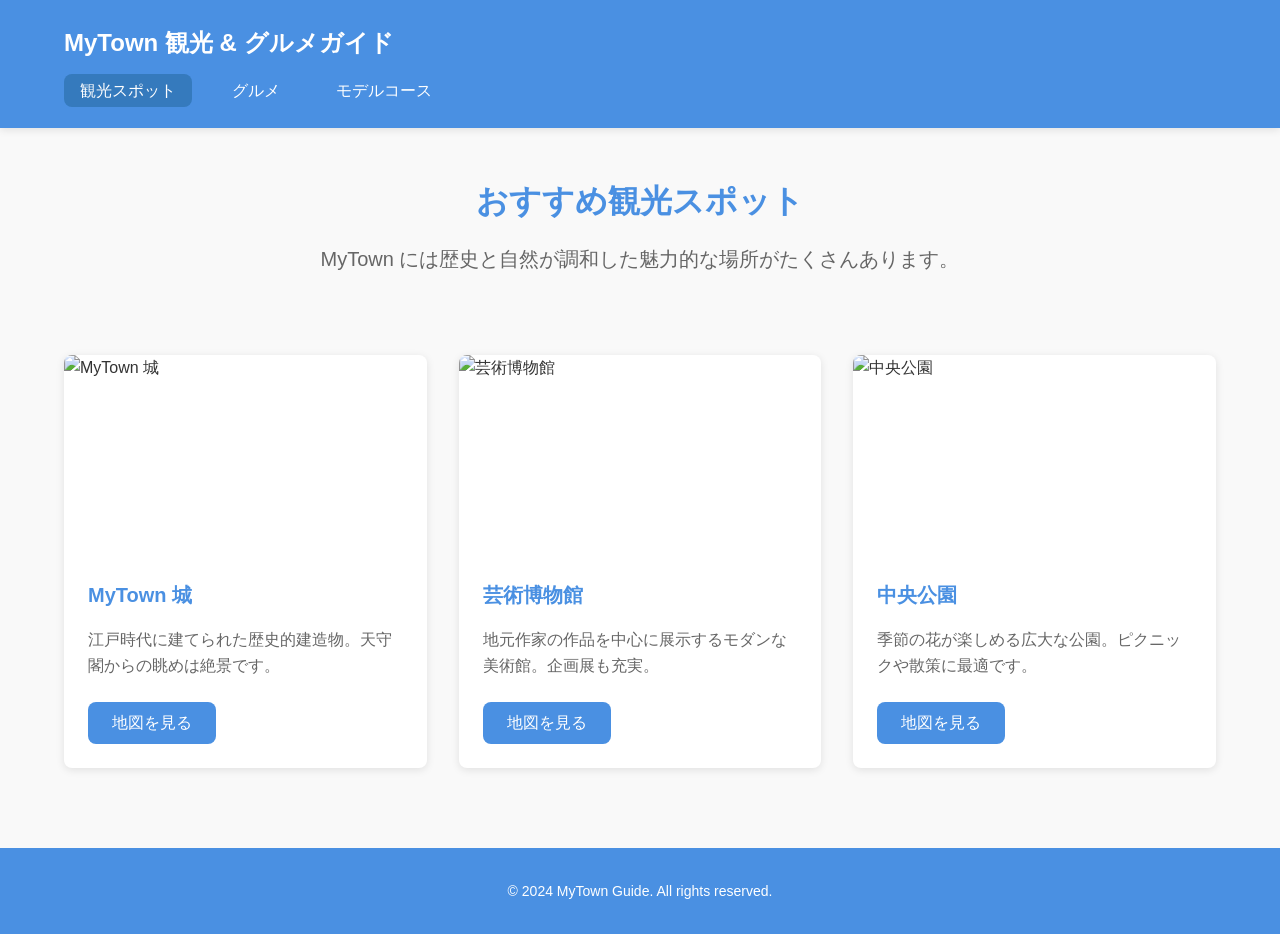
==== index.html @ 4f20059a "Initial commit: MyTown ガイドサイト作成" ====
<!DOCTYPE html>
<html lang="ja">
<head>
  <meta charset="UTF-8">
  <meta name="viewport" content="width=device-width, initial-scale=1.0">
  <title>MyTown 観光 & グルメガイド</title>
  <link rel="stylesheet" href="style/style.css">
</head>
<body>
  <header class="site-header">
    <div class="container">
      <h1>MyTown 観光 & グルメガイド</h1>
      <nav>
        <ul>
          <li><a href="index.html" class="active">観光スポット</a></li>
          <li><a href="food.html">グルメ</a></li>
          <li><a href="course.html">モデルコース</a></li>
        </ul>
      </nav>
    </div>
  </header>

  <main class="container">
    <section class="hero">
      <h2>おすすめ観光スポット</h2>
      <p>MyTown には歴史と自然が調和した魅力的な場所がたくさんあります。</p>
    </section>

    <section class="card-grid">
      <!-- カード 1 -->
      <article class="card">
        <div class="card-image">
          <img src="https://via.placeholder.com/400x300/4A90E2/fff?text=MyTown+Castle" alt="MyTown 城">
        </div>
        <div class="card-body">
          <h3>MyTown 城</h3>
          <p>江戸時代に建てられた歴史的建造物。天守閣からの眺めは絶景です。</p>
          <a href="https://maps.google.com" target="_blank" class="btn">地図を見る</a>
        </div>
      </article>

      <!-- カード 2 -->
      <article class="card">
        <div class="card-image">
          <img src="https://via.placeholder.com/400x300/50C878/fff?text=Art+Museum" alt="芸術博物館">
        </div>
        <div class="card-body">
          <h3>芸術博物館</h3>
          <p>地元作家の作品を中心に展示するモダンな美術館。企画展も充実。</p>
          <a href="https://maps.google.com" target="_blank" class="btn">地図を見る</a>
        </div>
      </article>

      <!-- カード 3 -->
      <article class="card">
        <div class="card-image">
          <img src="https://via.placeholder.com/400x300/FFD700/fff?text=Central+Park" alt="中央公園">
        </div>
        <div class="card-body">
          <h3>中央公園</h3>
          <p>季節の花が楽しめる広大な公園。ピクニックや散策に最適です。</p>
          <a href="https://maps.google.com" target="_blank" class="btn">地図を見る</a>
        </div>
      </article>
    </section>
  </main>

  <footer class="site-footer">
    <div class="container">
      <p>&copy; 2024 MyTown Guide. All rights reserved.</p>
    </div>
  </footer>

  <script src="js/script.js"></script>
</body>
</html>
---- style/style.css ----
/* ============================================
   CSS 変数定義
============================================ */
:root {
  /* カラー */
  --color-primary: #4A90E2;
  --color-primary-dark: #357ABD;
  --color-secondary: #50C878;
  --color-accent: #FFD700;
  --color-text: #333;
  --color-text-light: #666;
  --color-bg: #f9f9f9;
  --color-white: #fff;
  --color-border: #ddd;

  /* スペーシング */
  --spacing-xs: 0.5rem;
  --spacing-sm: 1rem;
  --spacing-md: 1.5rem;
  --spacing-lg: 2rem;
  --spacing-xl: 3rem;

  /* フォントサイズ */
  --font-size-base: 1rem;
  --font-size-lg: 1.25rem;
  --font-size-xl: 1.5rem;
  --font-size-xxl: 2rem;

  /* その他 */
  --border-radius: 8px;
  --box-shadow: 0 2px 8px rgba(0, 0, 0, 0.1);
  --transition: all 0.3s ease;
}

/* ============================================
   リセット & ベーススタイル
============================================ */
* {
  margin: 0;
  padding: 0;
  box-sizing: border-box;
}

body {
  font-family: -apple-system, BlinkMacSystemFont, "Segoe UI", Roboto,
    "Helvetica Neue", Arial, sans-serif;
  font-size: var(--font-size-base);
  color: var(--color-text);
  background-color: var(--color-bg);
  line-height: 1.6;
}

a {
  text-decoration: none;
  color: var(--color-primary);
  transition: var(--transition);
}

a:hover {
  color: var(--color-primary-dark);
}

img {
  max-width: 100%;
  height: auto;
  display: block;
}

/* ============================================
   コンテナ
============================================ */
.container {
  max-width: 1200px;
  margin: 0 auto;
  padding: 0 var(--spacing-md);
}

/* ============================================
   ヘッダー
============================================ */
.site-header {
  background-color: var(--color-primary);
  color: var(--color-white);
  padding: var(--spacing-md) 0;
  box-shadow: var(--box-shadow);
}

.site-header h1 {
  font-size: var(--font-size-xl);
  margin-bottom: var(--spacing-sm);
}

.site-header nav ul {
  list-style: none;
  display: flex;
  gap: var(--spacing-md);
}

.site-header nav a {
  color: var(--color-white);
  font-weight: 500;
  padding: var(--spacing-xs) var(--spacing-sm);
  border-radius: var(--border-radius);
  transition: var(--transition);
}

.site-header nav a:hover,
.site-header nav a.active {
  background-color: var(--color-primary-dark);
}

/* ============================================
   ヒーローセクション
============================================ */
.hero {
  text-align: center;
  padding: var(--spacing-xl) 0;
}

.hero h2 {
  font-size: var(--font-size-xxl);
  color: var(--color-primary);
  margin-bottom: var(--spacing-sm);
}

.hero p {
  font-size: var(--font-size-lg);
  color: var(--color-text-light);
}

/* ============================================
   カードグリッド（観光スポット）
============================================ */
.card-grid {
  display: grid;
  grid-template-columns: repeat(auto-fit, minmax(300px, 1fr));
  gap: var(--spacing-lg);
  padding: var(--spacing-lg) 0;
}

.card {
  background-color: var(--color-white);
  border-radius: var(--border-radius);
  overflow: hidden;
  box-shadow: var(--box-shadow);
  transition: var(--transition);
}

.card:hover {
  transform: translateY(-4px);
  box-shadow: 0 4px 16px rgba(0, 0, 0, 0.15);
}

.card-image img {
  width: 100%;
  height: 200px;
  object-fit: cover;
}

.card-body {
  padding: var(--spacing-md);
}

.card-body h3 {
  font-size: var(--font-size-lg);
  margin-bottom: var(--spacing-sm);
  color: var(--color-primary);
}

.card-body p {
  color: var(--color-text-light);
  margin-bottom: var(--spacing-md);
}

.btn {
  display: inline-block;
  background-color: var(--color-primary);
  color: var(--color-white);
  padding: var(--spacing-xs) var(--spacing-md);
  border-radius: var(--border-radius);
  font-weight: 500;
  transition: var(--transition);
}

.btn:hover {
  background-color: var(--color-primary-dark);
}

/* ============================================
   グルメリスト
============================================ */
.food-list {
  padding: var(--spacing-lg) 0;
}

.food-item {
  background-color: var(--color-white);
  padding: var(--spacing-md);
  margin-bottom: var(--spacing-md);
  border-left: 4px solid var(--color-secondary);
  border-radius: var(--border-radius);
  box-shadow: var(--box-shadow);
}

.food-item h3 {
  font-size: var(--font-size-lg);
  margin-bottom: var(--spacing-xs);
  color: var(--color-secondary);
}

.food-item p {
  color: var(--color-text-light);
  margin-bottom: var(--spacing-xs);
}

.food-tag {
  display: inline-block;
  background-color: var(--color-accent);
  color: var(--color-text);
  padding: 0.25rem 0.75rem;
  border-radius: 20px;
  font-size: 0.875rem;
  font-weight: 500;
}

/* ============================================
   タイムライン（モデルコース）
============================================ */
.timeline {
  padding: var(--spacing-lg) 0;
  position: relative;
}

.timeline::before {
  content: "";
  position: absolute;
  left: 80px;
  top: 0;
  bottom: 0;
  width: 3px;
  background-color: var(--color-primary);
}

.timeline-item {
  display: flex;
  margin-bottom: var(--spacing-lg);
  position: relative;
}

.timeline-time {
  flex: 0 0 80px;
  font-weight: 700;
  color: var(--color-primary);
  font-size: var(--font-size-lg);
}

.timeline-content {
  flex: 1;
  background-color: var(--color-white);
  padding: var(--spacing-md);
  border-radius: var(--border-radius);
  box-shadow: var(--box-shadow);
  margin-left: var(--spacing-md);
  position: relative;
}

.timeline-content::before {
  content: "";
  position: absolute;
  left: -12px;
  top: 50%;
  transform: translateY(-50%);
  width: 0;
  height: 0;
  border-top: 8px solid transparent;
  border-bottom: 8px solid transparent;
  border-right: 12px solid var(--color-white);
}

.timeline-content h3 {
  font-size: var(--font-size-lg);
  margin-bottom: var(--spacing-xs);
  color: var(--color-primary);
}

.timeline-content p {
  color: var(--color-text-light);
}

/* ============================================
   フッター
============================================ */
.site-footer {
  background-color: var(--color-primary);
  color: var(--color-white);
  text-align: center;
  padding: var(--spacing-lg) 0;
  margin-top: var(--spacing-xl);
}

.site-footer p {
  font-size: 0.875rem;
}

/* ============================================
   レスポンシブ対応
============================================ */
@media (max-width: 768px) {
  .site-header nav ul {
    flex-direction: column;
    gap: var(--spacing-xs);
  }

  .card-grid {
    grid-template-columns: 1fr;
  }

  .timeline::before {
    left: 60px;
  }

  .timeline-time {
    flex: 0 0 60px;
    font-size: var(--font-size-base);
  }
}
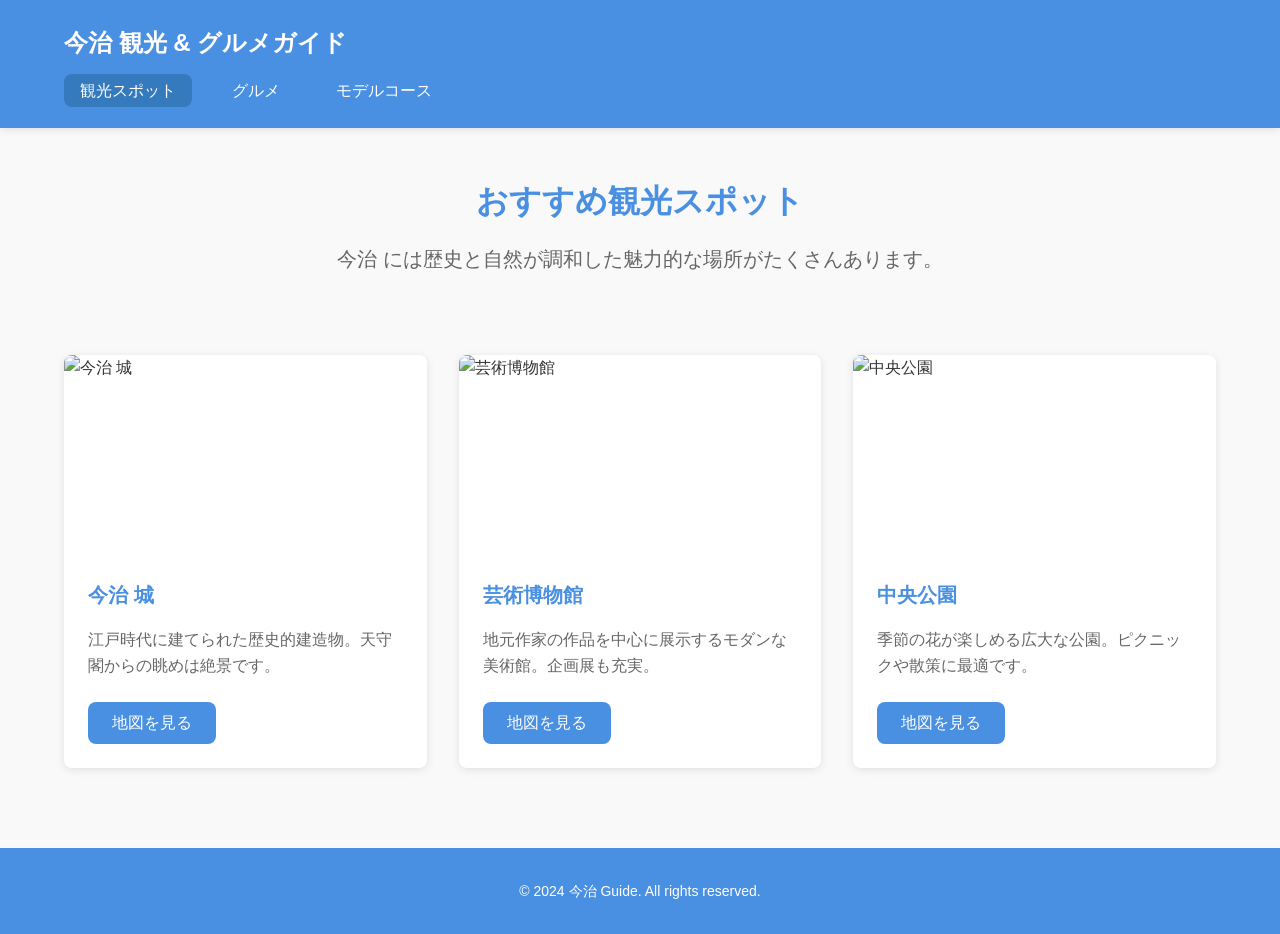
==== commit 8138f121: "今治変更" ====
--- a/index.html
+++ b/index.html
@@ -3,13 +3,13 @@
 <head>
   <meta charset="UTF-8">
   <meta name="viewport" content="width=device-width, initial-scale=1.0">
-  <title>MyTown 観光 & グルメガイド</title>
+  <title>今治 観光 & グルメガイド</title>
   <link rel="stylesheet" href="style/style.css">
 </head>
 <body>
   <header class="site-header">
     <div class="container">
-      <h1>MyTown 観光 & グルメガイド</h1>
+      <h1>今治 観光 & グルメガイド</h1>
       <nav>
         <ul>
           <li><a href="index.html" class="active">観光スポット</a></li>
@@ -23,17 +23,17 @@
   <main class="container">
     <section class="hero">
       <h2>おすすめ観光スポット</h2>
-      <p>MyTown には歴史と自然が調和した魅力的な場所がたくさんあります。</p>
+      <p>今治 には歴史と自然が調和した魅力的な場所がたくさんあります。</p>
     </section>
 
     <section class="card-grid">
       <!-- カード 1 -->
       <article class="card">
         <div class="card-image">
-          <img src="https://via.placeholder.com/400x300/4A90E2/fff?text=MyTown+Castle" alt="MyTown 城">
+          <img src="https://via.placeholder.com/400x300/4A90E2/fff?text=今治+Castle" alt="今治 城">
         </div>
         <div class="card-body">
-          <h3>MyTown 城</h3>
+          <h3>今治 城</h3>
           <p>江戸時代に建てられた歴史的建造物。天守閣からの眺めは絶景です。</p>
           <a href="https://maps.google.com" target="_blank" class="btn">地図を見る</a>
         </div>
@@ -67,7 +67,7 @@
 
   <footer class="site-footer">
     <div class="container">
-      <p>&copy; 2024 MyTown Guide. All rights reserved.</p>
+      <p>&copy; 2024 今治 Guide. All rights reserved.</p>
     </div>
   </footer>
 
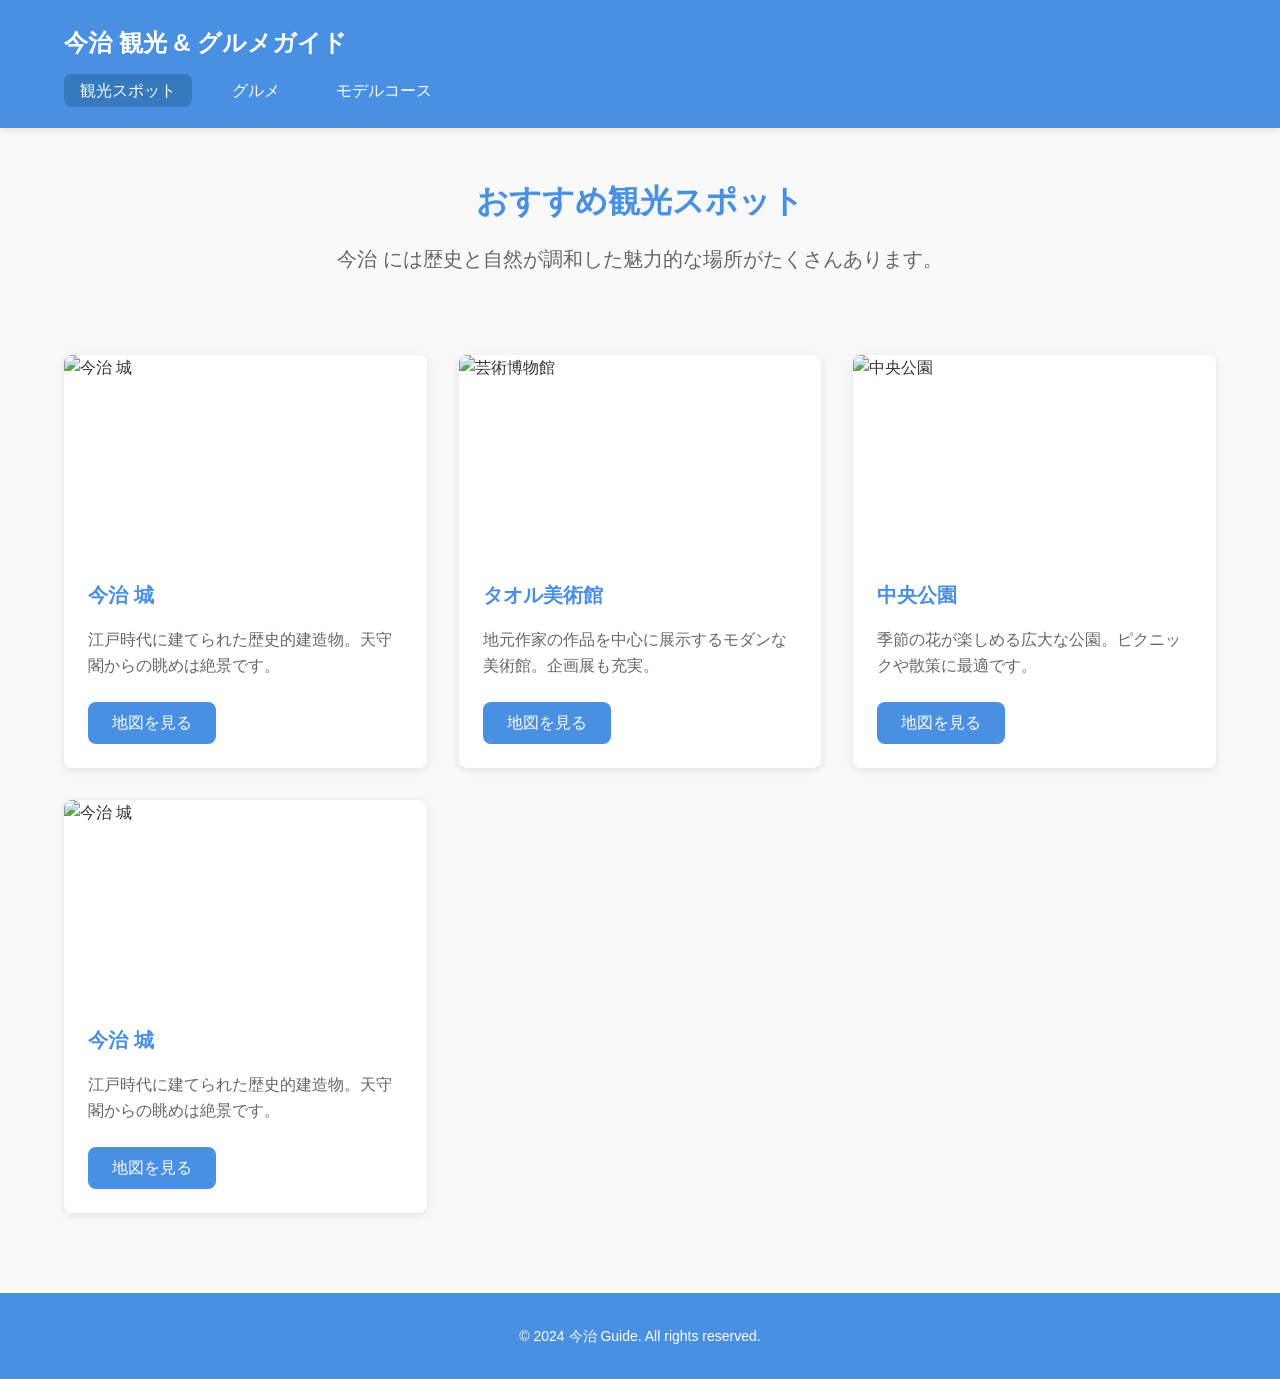
==== commit 65be6778: "観光地名称を変更" ====
--- a/index.html
+++ b/index.html
@@ -45,7 +45,7 @@
           <img src="https://via.placeholder.com/400x300/50C878/fff?text=Art+Museum" alt="芸術博物館">
         </div>
         <div class="card-body">
-          <h3>芸術博物館</h3>
+          <h3>タオル美術館</h3>
           <p>地元作家の作品を中心に展示するモダンな美術館。企画展も充実。</p>
           <a href="https://maps.google.com" target="_blank" class="btn">地図を見る</a>
         </div>
@@ -62,6 +62,18 @@
           <a href="https://maps.google.com" target="_blank" class="btn">地図を見る</a>
         </div>
       </article>
+
+           <!-- カード 1 -->
+      <article class="card">
+        <div class="card-image">
+          <img src="https://via.placeholder.com/400x300/4A90E2/fff?text=今治+Castle" alt="今治 城">
+        </div>
+        <div class="card-body">
+          <h3>今治 城</h3>
+          <p>江戸時代に建てられた歴史的建造物。天守閣からの眺めは絶景です。</p>
+          <a href="https://maps.google.com" target="_blank" class="btn">地図を見る</a>
+        </div>
+      </article>
     </section>
   </main>
 
